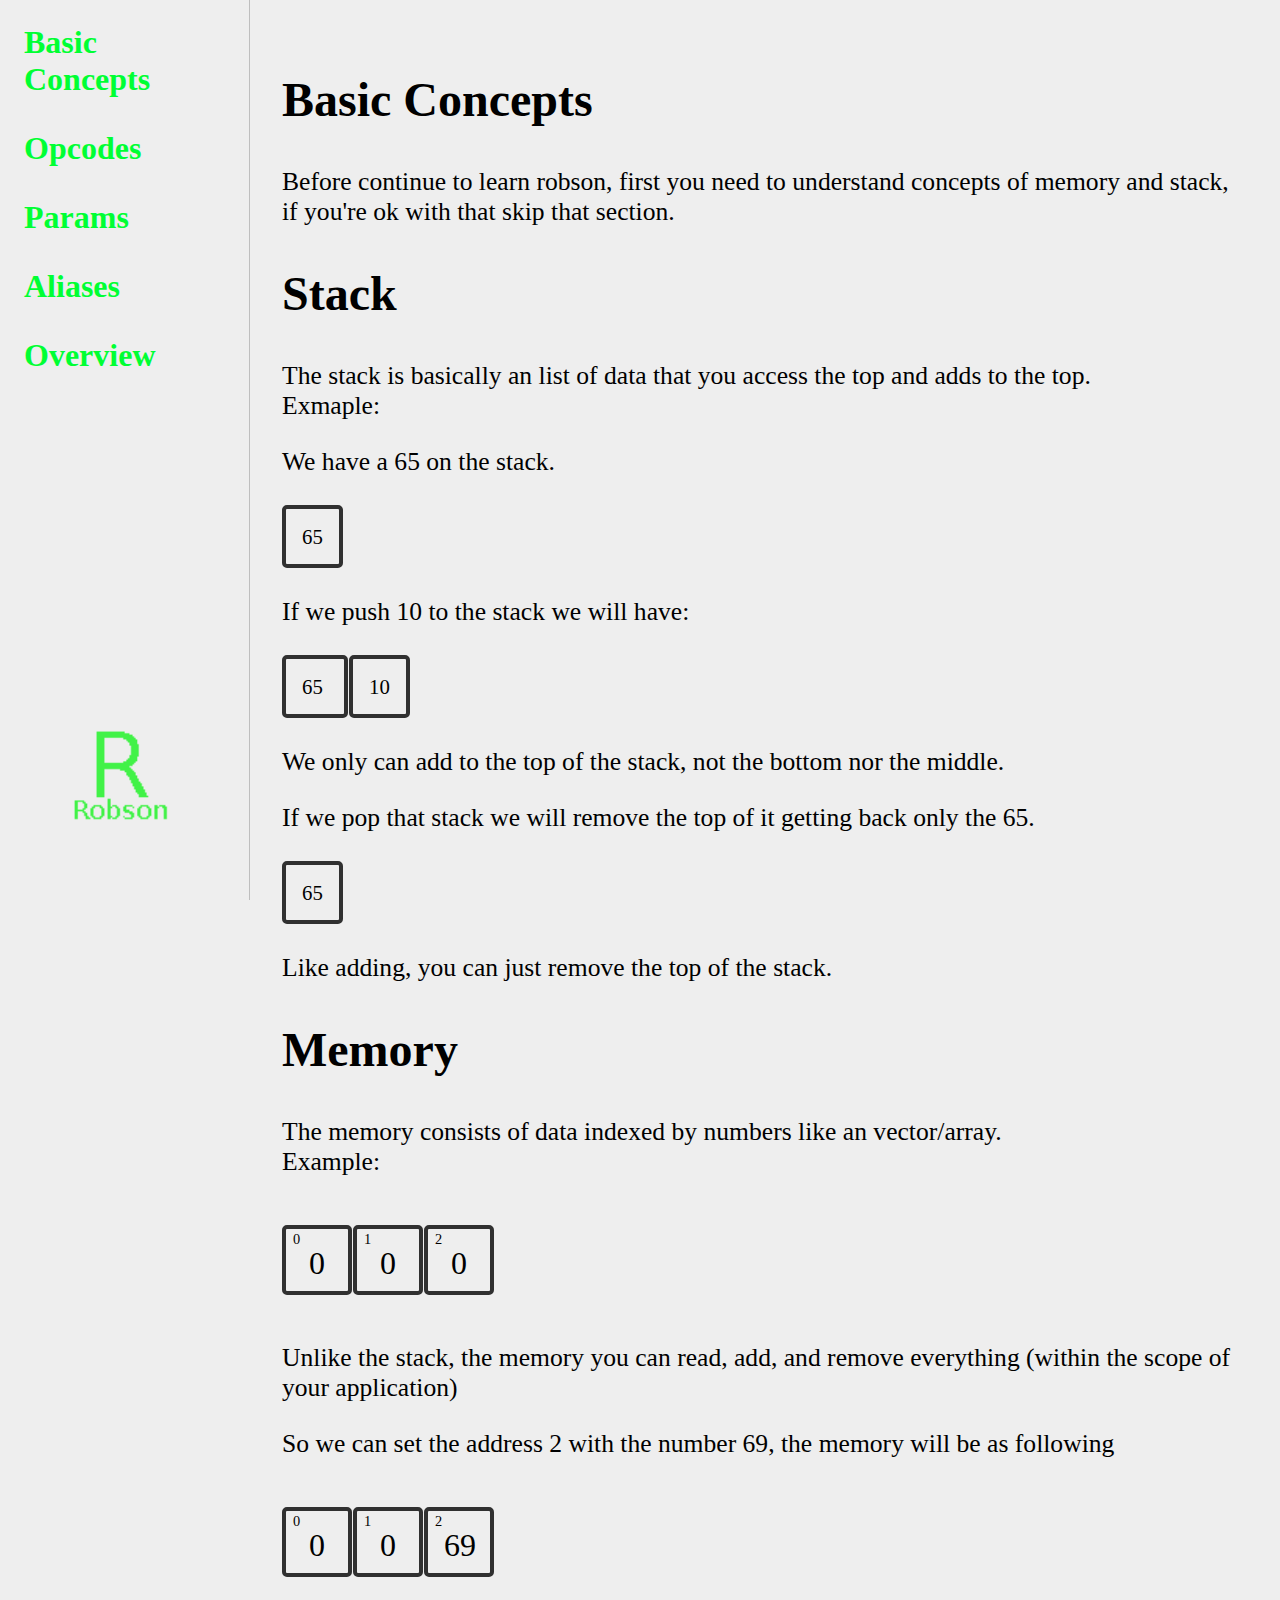
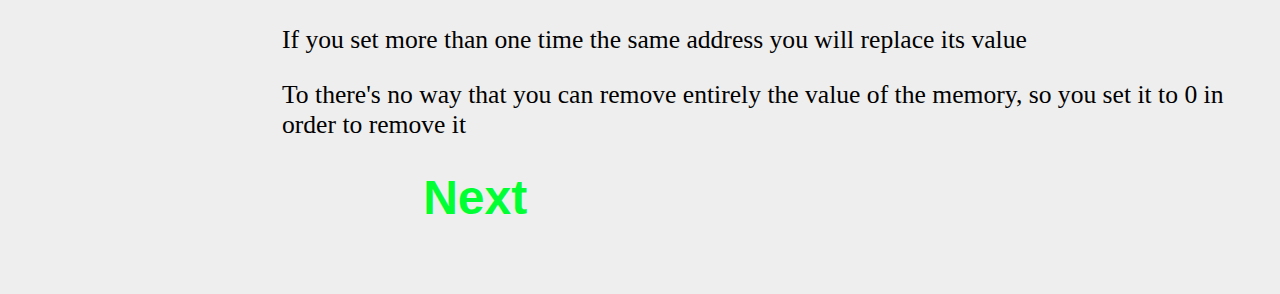
==== src/templates/docs.html @ 4af89ee2 "updated robson and robson's web interpreter" ====
<!DOCTYPE html>
<html lang="en">
<head>
    <meta charset="UTF-8">
    <meta http-equiv="X-UA-Compatible" content="IE=edge">
    <meta name="viewport" content="width=device-width, initial-scale=1.0">
    <link rel="stylesheet" href="/static/docs.css">
    <script src="/static/docs.js" defer></script>
    <title>Docs</title>
</head>
<body>
    <div id="root">

        <navbar>
            <button id="inside" class="hidden">
                |||
            </button>
            <ul id="list">
                <li id="Basic">
                    Basic Concepts
                </li>
                <li id="Opcodes">
                    Opcodes
                </li>
                <li id="Params">
                    Params
                </li>
                <li id="Aliases">
                    Aliases
                </li>
                <li id="Overview">
                    Overview
                </li>
                <li>

                </li>
            </ul>
            <img src="/static/Robson.png" id="logo">
        </navbar>
        <main>
            <button id="outside" class="hidden">
                |||
            </button>
            <section class="_Basic">
                <h2>
                    Basic Concepts                    
                </h2>
                <p>
                    Before continue to learn robson, first you need to understand concepts of
                    memory and stack, if you're ok with that skip that section.
                </p>
                <h2>
                    Stack
                </h2>
                <p>
                    The stack is basically an list of data that you access the top and adds to the top.<br>
                    Exmaple:
                </p>
                <p>
                    We have a 65 on the stack.
                </p>
                <div class="stack">
                    <span>
                        65
                    </span>
                </div>

                <p>
                    If we push 10 to the stack we will have:
                </p>

                <div class="stack">
                    <span>
                        65
                    </span>
                    <span>
                        10
                    </span>
                </div>
                <p>
                    We only can add to the top of the stack, not the bottom nor the middle.
                </p>
                <p>
                    If we pop that stack we will remove the top of it getting back only the 65.
                </p>
                <div class="stack">
                    <span>
                        65
                    </span>
                </div>

                <p>
                    Like adding, you can just remove the top of the stack.
                </p>
                <h2>
                    Memory
                </h2>
                <p>
                    The memory consists of data indexed by numbers like an vector/array.<br> 
                    Example:
                </p>
                <div class="memory">
                    <div>
                        <span class="address">
                           0 
                        </span>
                        <span class="value">
                            0
                        </span>
                    </div>
                    <div>
                        <span class="address">
                           1 
                        </span>
                        <span class="value">
                            0
                        </span>
                    </div>
                    <div>
                        <span class="address">
                           2 
                        </span>
                        <span class="value">
                            0
                        </span>
                    </div>
                </div>
                <p>
                    Unlike the stack, the memory you can read, add, and remove everything
                    (within the scope of your application)
                </p>
                <p>
                    So we can set the address 2 with the number 69, the memory will be as following
                </p>
                <div class="memory">
                    <div>
                        <span class="address">
                           0 
                        </span>
                        <span class="value">
                            0
                        </span>
                    </div>
                    <div>
                        <span class="address">
                           1 
                        </span>
                        <span class="value">
                            0
                        </span>
                    </div>
                    <div>
                        <span class="address">
                           2 
                        </span>
                        <span class="value">
                            69
                        </span>
                    </div>
                </div>
                <p>
                    If you set more than one time the same address you will replace its value
                </p>
                <p>
                    To there's no way that you can remove entirely the value of the memory, so 
                    you set it to 0 in order to remove it
                </p>

                <button>
                    Next                    
                </button>
            </section>
            <section class="_Opcodes hidden">
                <h2>
                    Opcodes
                </h2>
                <p>
                    The opcodes in robson are the numbers wich represents functions within the language,
                    opcodes are represented as the number of robson in one line.
                </p>
                <div class="code">
                    <span class="keyword">
                        robson robson robson
                    </span>
                </div>
                <p>
                    In the code above, we see 3 robsons, so we have the opcode 3, so we can see
                    what command does the opcode 3 do:
                </p>
                <h2>
                    List of opcodes
                </h2>
                <ol class="opcode_list">
                    <li>Operations like sum and subtraction</li>
                    <li>If lower jump</li>
                    <li>Push to stack</li>
                    <li>If equal jump</li>
                    <li>Verify stack jump</li>
                    <li>User input</li>
                    <li>Print ascii</li>
                    <li>Print number</li>
                    <li>Jump</li>
                    <li>Set to memory</li>
                    <li>Pop stack</li>
                    <li>Get string buffer</li>
                </ol>
                <p>
                    Every opcode has a different number of params varying between 0 and 3
                </p>
                <button>
                    Next                    
                </button>
            </section>
            <section class="_Params hidden">
                <h2>
                    Params
                </h2>
                <p>
                    Params are data that you pass for commands, they can originate for bascially anywhere, from the memory, 
                    from the stack or more commonly, hardcoded
                </p>
                <div class="code">
                    <span class="keyword"> robson robson rosbon </span>
                    <span> comeu <span class="literal">94</span> </span>
                </div>
                <p>
                    In the example above, the "comeu" keyword is saying that the value is hardcoded number, 
                    for representing floating points ou signed ints, use a f{number} and i{number}, respectively  
                </p>
                <p>
                    Now lets dive in a more complex code
                </p>

                <div class="code">
                    <span class="keyword">
                        robson robson robson
                    </span>
                    <span>comeu <span class="literal">f12.6</span></span>
                    <span class="keyword"> robson robson robson robson robson robson robson robson robson robson</span>
                    <span>comeu <span class="literal">0</span></span>
                    <span class="keyword">robson</span>
                    <span>comeu <span class="literal">0</span></span>
                    <span>fudeu <span class="literal">0</span></span>
                    <span>comeu <span class="literal">f1.1</span></span>
                    <span class="keyword">robson robson robson robson robson robson robson robson</span>
                </div>
                <p>
                    In this example we are settings the value 12.6 into the address 0,
                    then adding the value 1.1 and value from address 0, for the finale
                    printing it to the screen
                </p>
                <p>
                    Now let's go through this bit by bit
                </p>
                <p>
                    In the first command we're adding 12.6 to the stack
                </p>
                <p>
                    In the seccond we're setting setting the top of the stack 
                    to the address 0
                </p>
                <p>
                    For the third, we see a "fudeu", fudeu basically is equivalent of the value
                    from the address specified, in that case address 0.
                    In this command we're adding the two last parameters and pushing to stack the result
                </p>
                <p>
                    the last command just print the number to the screen
                </p>
                <p>
                    Worth mention the "chupou" keyword, it is used when you wanna
                    pass a value from the stack to a param,
                    normally used as "chupou 0", but you colud use other numbers 
                    to reach into the stack, but its highly insecure, <span class="literal">!!It doesnt pop from the stack!!</span>
                </p>
                <button>Next</button>
            </section>
            <section class="_Aliases hidden">
                <h2>
                    Aliases
                </h2>
                <p>
                    A lot of times, you wanna jump around in your program, and using the lines as an argument
                    may not be such an effective method, so robson has aliases,
                    aliases are names that you choose for the program to remember certain parts of your program
                    instead of hardcoding its location
                </p>
                <p>
                    Example: 
                </p>

                <div class="code">
                    <span class="keyword">robson robson robson</span>
                    <span>comeu <span class="literal">69</span></span>
                    <span class="keyword">robson robson robson robson robson robson robson robson robson </span>
                    <span>lambeu <span class="alias">:alias</span></span>
                    <span class="keyword">robson robson robson robson robson robson robson</span>
                    <span class="alias">alias:</span>
                    <span class="keyword">robson robson robson robson robson robson robson robson</span>
                </div>
                <p>
                    In this example in the seccond command, we jump to the position of the alias,
                    completely skiping the third command. this could easly be solved without an alias with
                </p>
                <div class="code">
                    <span class="keyword">robson robson robson</span>
                    <span>comeu <span class="literal">69</span></span>
                    <span class="keyword">robson robson robson robson robson robson robson robson robson </span>
                    <span>comeu <span class="literal">6</span></span>
                    <span class="keyword">robson robson robson robson robson robson robson</span>
                    <span class="keyword">robson robson robson robson robson robson robson robson</span>
                </div>
                <p>
                    On the surface this seems better code, as it has less lines, 
                    but this code is not maintainable, couse if you for some reason
                    add more lines of code before that, the code is gonna be on undefined behavior
                    since we dont know what could be in line 6
                </p>
                <p>
                    This is the end of the guide on Robson, if you wanna an overview of the 
                    language commands continue
                </p>
                <button>Next</button>
            </section>
            <section class="_Overview hidden">
                <h2>
                    Overview
                </h2>
                <ol>
                    <li>
                        <h4>Operations: </h4>
                        <p>
                            Has tree params, the first is the operation and the other two are the values, exmaples:
                        </p>
                        <p>
                            Sum:
                        </p>
                        <div class="code">
                            <span class="keyword">robson</span>
                            <span>comeu <span class="literal">0</span></span>
                            <span>comeu <span class="literal">2</span></span>
                            <span>comeu <span class="literal">4</span></span>
                        </div>
                        <p>
                            Subtraction:
                        </p>
                        <div class="code">
                            <span class="keyword">robson</span>
                            <span>comeu <span class="literal">1</span></span>
                            <span>comeu <span class="literal">5</span></span>
                            <span>comeu <span class="literal">4</span></span>
                        </div>
                        <p>
                            Multiplication:
                        </p>
                        <div class="code">
                            <span class="keyword">robson</span>
                            <span>comeu <span class="literal">2</span></span>
                            <span>comeu <span class="literal">2</span></span>
                            <span>comeu <span class="literal">3</span></span>
                        </div>
                        <p>
                            Division:
                        </p>
                        <div class="code">
                            <span class="keyword">robson</span>
                            <span>comeu <span class="literal">3</span></span>
                            <span>comeu <span class="literal">8</span></span>
                            <span>comeu <span class="literal">2</span></span>
                        </div>
                    </li>
                    <li>
                        <h4>If lower jump</h4>
                        <p>
                            Has three params, if the first param is lower than the seccond jump to third param 
                        </p>
                        <div class="code">
                            <span class="keyword">robson robson</span>
                            <span>comeu <span class="literal">1</span></span>
                            <span>comeu <span class="literal">4</span></span>
                            <span>lambeu <span class="alias">:some_alias</span></span>
                        </div>
                    </li>
                    <li>
                        <h4>Push to the stack</h4>
                        <p>
                            Has one parameter, push its param to the stack, it has a
                            handy syntax simplification on multiple push, example:
                        </p>
                        <div class="code">
                            <span class="keyword">robson robson robson</span>
                            <span>comeu <span class="literal">10</span></span>
                            <span class="keyword">robson robson robson</span>
                            <span>comeu <span class="literal">65</span></span>
                        </div>
                        <p>
                            Can be written as:
                        </p>
                        <div class="code">
                            <span class="keyword">robson robson robson</span>
                            <span>comeu <span class="literal">10</span></span>
                            <span>comeu <span class="literal">65</span></span>
                        </div>
                    </li>
                    <li>
                        <h4>
                            If equal     
                        </h4>
                        <p>
                            Has three  params, is the first param is equal to the third param, jump to third param, example:
                        </p>
                        <div class="code">
                            <span class="keyword">robson robson robson robson</span>
                            <span>comeu <span class="literal">10</span></span>
                            <span>comeu <span class="literal">10</span></span>
                            <span>lambeu <span class="alias">:some_alias</span></span>
                        </div>
                    </li>
                    <li>
                        <h4>Verify stack and jump</h4>
                        <p>
                            Has one parameter, if the stack is empty jump to the param, example:
                        </p>
                        <div class="code">
                            <span class="keyword">robson robson robson robson robson</span>
                            <span>lambeu <span class="alias">:some_alias</span></span>
                        </div>
                    </li>
                    <li>
                        <h4>Input user</h4>
                        <p>
                            Has three parameters, first the location to store the data, 
                            seccond its type (0 text, 1 integer), 
                            third the limit that can be supplied for the user
                        </p>
                        <div class="code">
                            <span class="keyword">robson robson robson robson robson robson</span>
                            <span>comeu <span class="literal">0</span></span>
                            <span>comeu <span class="literal">0</span></span>
                            <span>comeu <span class="literal">100</span></span>
                        </div>
                    </li>
                    <li>
                        <h4>
                            Print ASCII
                        </h4>
                        <p>
                            Has no parameter, print the top of the stack as ascii, example:
                        </p>
                        <div class="code">
                            <span class="keyword">robson robson robson</span>
                            <span>comeu <span class="literal">65</span></span>
                            <span class="keyword">robson robson robson robson robson robson robson</span>
                        </div> 
                    </li>
                    <li>
                        <h4>
                            Print Number
                        </h4>
                        <p>
                            Has no parameter, print the top of the stack as a number, example:
                        </p>
                        <div class="code">
                            <span class="keyword">robson robson robson</span>
                            <span>comeu <span class="literal">65</span></span>
                            <span class="keyword">robson robson robson robson robson robson robson robson</span>
                        </div> 
                    </li>
                    <li>
                        <h4>
                            Jump
                        </h4>
                        <p>
                            Has one parameter, jump to the location of its parameter, exmaple:
                        </p>
                        <div class="code">
                            <span class="keyword">robson robson robson robson robson robson robson robson robson</span>
                            <span>lambeu <span class="alias">:some_alias</span></span>
                        </div>
                    </li>
                    <li>
                        <h4>
                            Set to memory
                        </h4>
                        <p>
                            Has one parameter, set the top of the stack to the address of its parameter 
                        </p>
                        <div class="code">
                            <span class="keyword">robson robson robson</span>
                            <span>comeu <span class="literal">69</span></span>
                            <span class="keyword">robson robson robson robson robson robson robson robson robson robson</span>
                            <span>comeu <span class="literal">0</span></span>
                        </div>
                    </li>
                    <li>
                        <h4>
                            Pop stack
                        </h4>
                        <p>
                            Has no parameter
                        </p>
                        <div class="code">
                            <span class="keyword">robson robson robson robson robson robson robson robson robson robson robson</span>
                        </div>
                    </li>
                    <li>
                        <h4>
                            Load string
                        </h4>
                        <p>
                            Has one parameter, read the memory values from address of parameter until '\0', and adds it to stack in reverse
                        </p>
                        <div class="code">
                            <span class="keyword">robson robson robson robson robson robson robson robson robson robson robson robson</span>
                            <span>comeu <span class="literal">0</span></span>
                        </div>
                    </li>
                </ol>
            </section>
        </main>
    </div>
</body>
</html>
---- static/docs.css ----
* {
    box-sizing: border-box;
}
body {
    margin: 0;
    background: #eee;
}
#root {
    width: 100%;
    height: 100vh;
}
navbar {
    display: flex;
    width: 250px;
    padding: 1.5rem;
    position: fixed;
    left: 0;
    top: 0;
    bottom: 0;
    background: #eee;
    z-index: 2;
    border-right: 1px solid rgba(0, 0, 0, .2);
}

#list {
    width: 100%;
    list-style: none;
    padding: 0;
    margin: 0;
    display: flex;
    flex-direction: column;
}
#list > li {
    font-weight: bolder;
    font-size: 2rem;
    color: #00ff33;
    transition: color 200ms;
    cursor: pointer;
}
#list > li:hover {
    color: #05bb2a; 
}
#list > li + li {
    margin-top: 2rem; 
}
main {
    width: calc(100% - 250px);
    margin-left: 250px;
    height: 100%;
    padding: 2rem;
}
main > section {
    padding-bottom: 4rem;
}
main > section > h2 {
    font-size: 3rem;

}
main > section > p {
    font-size: 1.6rem;
}
main > section > div.stack {
    margin: 3rem 0;
}
main > section > div.stack > span{
    padding: 1rem;
    font-size: 1.3rem;
    border-radius: 5px;
    border: 4px solid rgba(0, 0, 0, .8);
}
main > section > div.stack > span + span {
    margin-left: 1px;
}   

main > section > div.memory {
    margin: 3rem 0;
    display: flex;
}
main > section > div.memory > div {
    padding: 1rem;
    font-size: 1.3rem;
    border-radius: 5px;
    border: 4px solid rgba(0, 0, 0, .8);
    position: relative;
    width: 70px;
    height: 70px;
    text-align: center;
}
main > section > div.memory > div + div {
    margin-left:  1px;
}
main > section > div.memory > div > span.address {
    position: absolute;
    left: 7px;
    top: 2px;
    font-size: .9rem;
}
main > section > div.memory > div > span.value {
    font-size: 2rem; 
}
main > section > button {
    width: 40%;
    height: 4rem;
    font-size: 3rem;
    background: none;
    border: none;
    cursor: pointer;
    color: #00ff33;
    font-weight: bolder;
    transition: color 200ms;
}
main > section > button:hover {
    color: #05bb2a;
}
.hidden {
    display: none;
}

div.code {
    padding: 1rem;
    background: #242824;
    color: white;
    border-radius: .6rem;
    font-size: 1.7rem;
    display: flex;
    flex-direction: column;
}

.keyword {
    color: #e127e1;
}
.literal {
    color: #dba035;
}
.alias {
    color: #5ddad4;
}
ol {
   font-size: 1.7rem; 
}
ol > li + li {
    margin-top: .6rem;
}
#logo {
    position: absolute;
    left: 70px;
    bottom: 70px;
    width: 100px;
    cursor: pointer
}


@media only screen and (max-width: 1100px) {

    html {
        font-size: 75%;
    }
    navbar {
        width: 190px;
    }
    main {
        width: calc(100% - 190px);
        margin-left: 190px;
    }
    #logo {
        left: 35px;
        bottom: 35px;
    }

}
@media only screen and (max-width: 900px) {

}
@media only screen and (max-width: 675px) {
    
    html {
        font-size: 60%;
    }
    navbar {
        width: 170px;
        left: -170px;
        transition: left 200ms;
        display: flex;
        flex-direction: column;
    }
    navbar.open {
        left: 0;
    }
    main {
        width: 100%;
        margin-left: 0;
    }
    button {
        border: none;
        background: none;
        margin: 0;
        color:#00ff33;
        transition: color 200ms;
    }
    button:hover {
        color:#05bb2a;
    }
    #inside {
        display: block;
        margin: 3rem 1rem;
        font-size: 4rem;
    }
    #outside {
        display: block;
        margin: 3rem 1rem;
        font-size: 4rem;
    }
    #logo {
        left: 25px;
        bottom: 25px;
    }
    
}
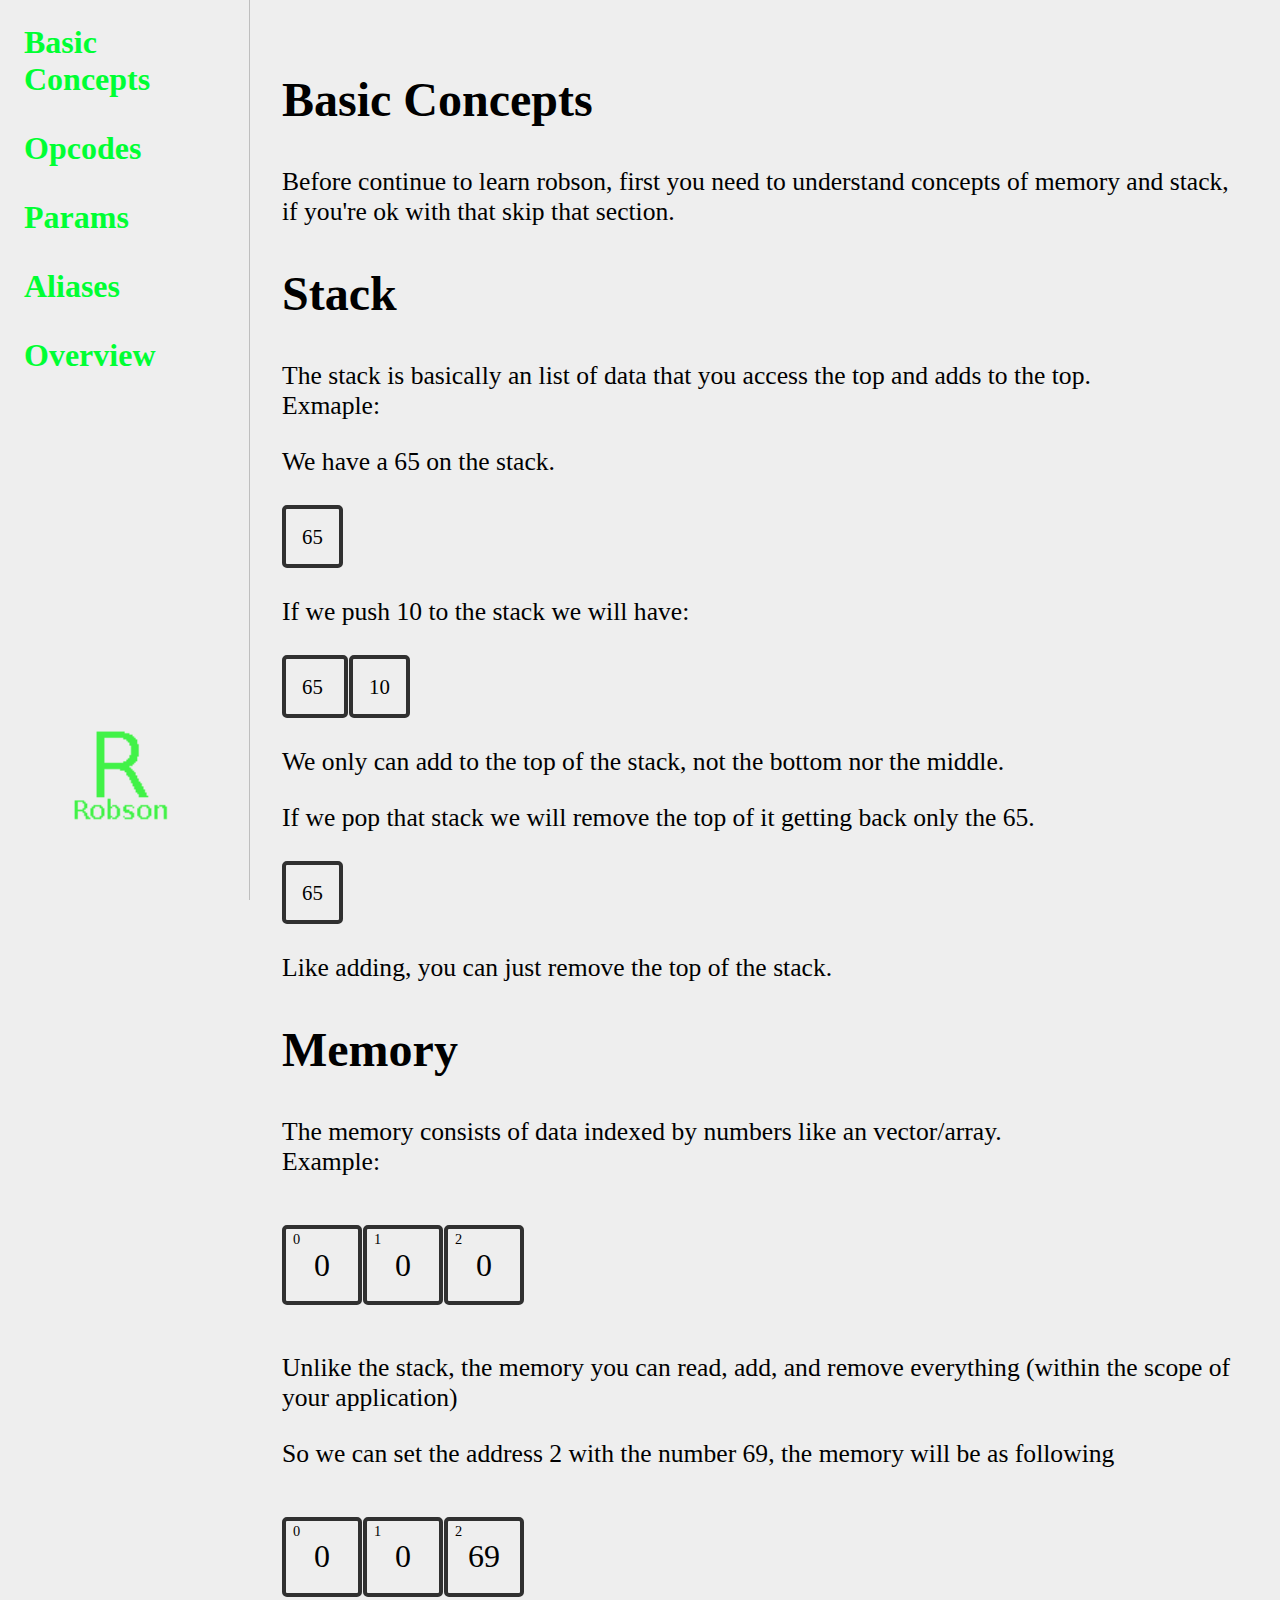
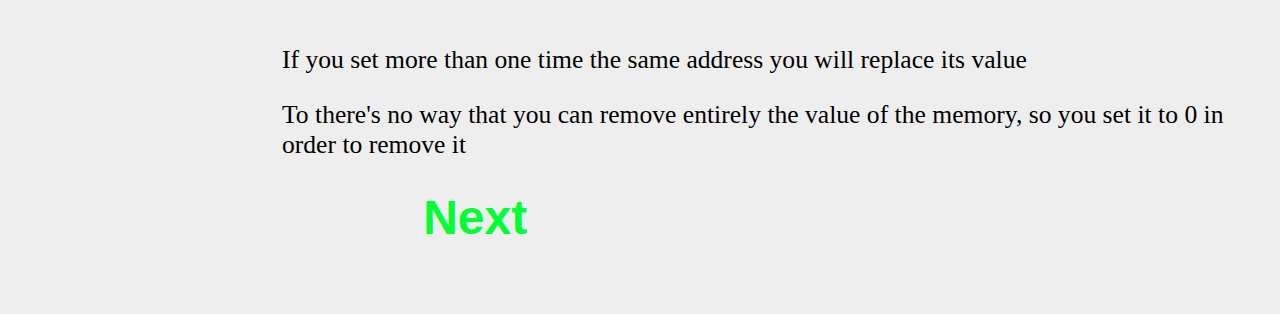
==== commit b8258292: "updated robson and added robson(but is the real one)" ====
--- a/src/templates/docs.html
+++ b/src/templates/docs.html
@@ -265,7 +265,66 @@
                     In this command we're adding the two last parameters and pushing to stack the result
                 </p>
                 <p>
-                    the last command just print the number to the screen
+                    The last command just print the number to the screen
+                </p>
+
+                <p>
+                    Although robson doesn't have proper pointers, you can access data through data
+                    with the penetrou keyword, example:
+                </p>
+
+                    
+                <div class="code">
+                    <span class="keyword">
+                        robson robson robson
+                    </span>
+                    <span>comeu <span class="literal">12</span></span>
+                    <span>comeu <span class="literal">69</span></span>
+                    <span class="keyword">robson robson robson robson robson robson robson robson robson robson</span>
+                    <span>comeu <span class="literal">1</span></span>
+                    <span class="keyword">robson robson robson robson robson robson robson robson robson robson</span>
+                    <span>comeu <span class="literal">0</span></span>
+                    <span class="keyword">
+                        robson robson robson
+                    </span>
+                    <span>comeu <span class="literal">1</span></span>
+                    <span class="keyword">robson robson robson robson robson robson robson robson robson robson</span>
+                    <span>comeu <span class="literal">4</span></span>
+                    <span class="keyword">
+                        robson robson robson
+                    </span>
+                    <span>penetrou <span class="literal">4</span></span>
+                    <span class="keyword">robson robson robson robson robson robson robson robson</span>
+                </div>
+                <p>
+                    In this example the memory will look like:
+                </p>
+                <div class="memory">
+                    <div>
+                        <span class="address">0</span>
+                        <span class="value">12</span>
+                    </div>
+                    <div>
+                        <span class="address">1</span>
+                        <span class="value">69</span>
+                    </div>
+                    <div>
+                        <span class="address">2</span>
+                        <span class="value">0</span>
+                    </div>
+                    <div>
+                        <span class="address">3</span>
+                        <span class="value">0</span>
+                    </div>
+                    <div>
+                        <span class="address">4</span>
+                        <span class="value">1</span>
+                    </div>
+                </div>
+                <p>
+                    So when we write penetrou 4
+                   whe mean the value in the address that the value in address 4 points,
+                   the address being 1 and the value 69 
                 </p>
                 <p>
                     Worth mention the "chupou" keyword, it is used when you wanna
--- a/static/docs.css
+++ b/static/docs.css
@@ -77,14 +77,14 @@
     display: flex;
 }
 main > section > div.memory > div {
-    padding: 1rem;
     font-size: 1.3rem;
     border-radius: 5px;
     border: 4px solid rgba(0, 0, 0, .8);
     position: relative;
-    width: 70px;
-    height: 70px;
-    text-align: center;
+    width: 5rem;
+    height: 5rem;
+    display: grid;
+    place-items: center;
 }
 main > section > div.memory > div + div {
     margin-left:  1px;
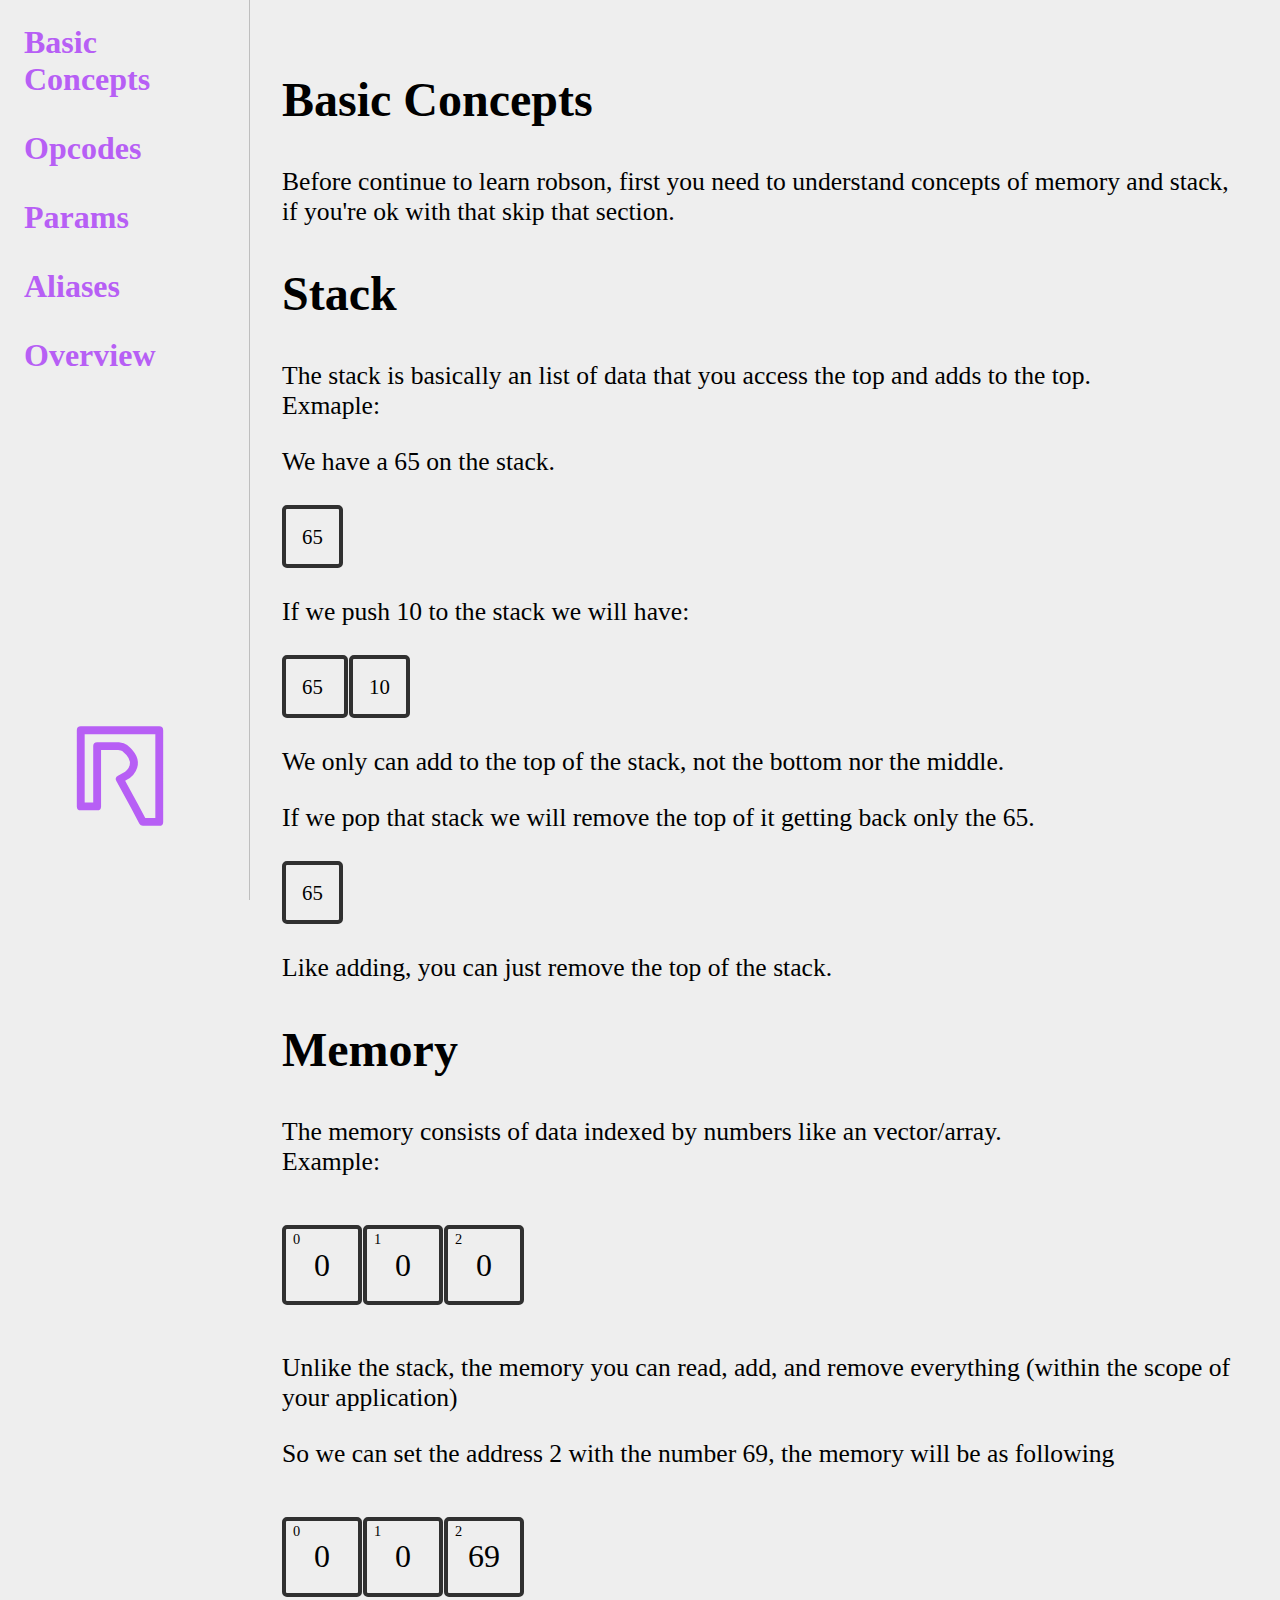
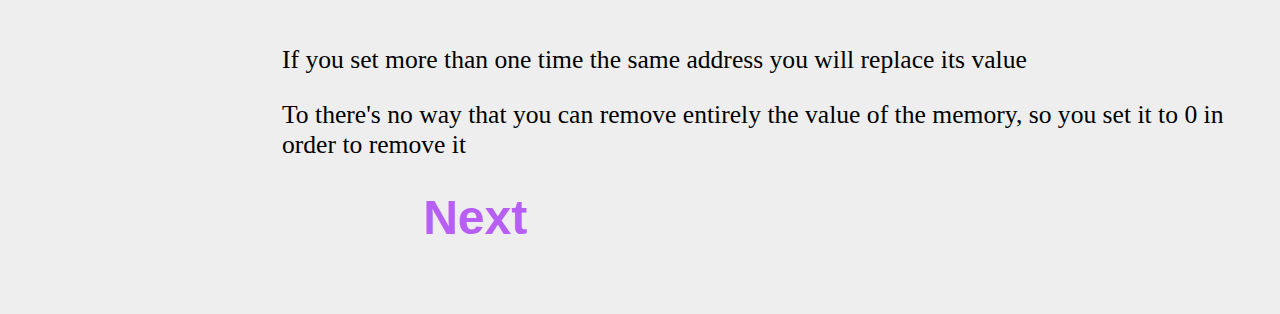
==== commit cbdbc5ff: "reworked a lot of the ui" ====
--- a/src/templates/docs.html
+++ b/src/templates/docs.html
@@ -4,8 +4,11 @@
     <meta charset="UTF-8">
     <meta http-equiv="X-UA-Compatible" content="IE=edge">
     <meta name="viewport" content="width=device-width, initial-scale=1.0">
-    <link rel="stylesheet" href="/static/docs.css">
-    <script src="/static/docs.js" defer></script>
+    <link rel="stylesheet" href="/static/css/vars.css">
+    <link rel="stylesheet" href="/static/css/docs.css">
+    <link rel="stylesheet" href="/static/css/logo.css">
+    <script src="/static/js/docs.js" defer></script>
+    <script src="/static/js/logo.js" defer></script>
     <title>Docs</title>
 </head>
 <body>
@@ -35,7 +38,7 @@
 
                 </li>
             </ul>
-            <img src="/static/Robson.png" id="logo">
+            <div id="logo" class="logo_svg animate"></div>
         </navbar>
         <main>
             <button id="outside" class="hidden">
--- a/static/css/vars.css
+++ b/static/css/vars.css
@@ -0,0 +1,5 @@
+:root {
+    --l-primary-color: #b75ff5;   
+    --d-primary-color: #54058d;
+    --secondary-color: #6f0ea5;
+}--- a/static/css/docs.css
+++ b/static/css/docs.css
@@ -0,0 +1,243 @@
+* {
+    box-sizing: border-box;
+}
+body {
+    margin: 0;
+    background: #eee;
+    overflow-x: hidden;
+}
+#root {
+    width: 100%;
+    height: 100vh;
+}
+navbar {
+    display: flex;
+    width: 250px;
+    padding: 1.5rem;
+    position: fixed;
+    left: 0;
+    top: 0;
+    bottom: 0;
+    background: #eee;
+    z-index: 2;
+    border-right: 1px solid rgba(0, 0, 0, .2);
+}
+
+#list {
+    width: 100%;
+    list-style: none;
+    padding: 0;
+    margin: 0;
+    display: flex;
+    flex-direction: column;
+}
+#list > li {
+    font-weight: bolder;
+    font-size: 2rem;
+    color: var(--l-primary-color);
+    transition: color 200ms;
+    cursor: pointer;
+}
+#list > li:hover {
+    color: var(--d-primary-color); 
+}
+#list > li + li {
+    margin-top: 2rem; 
+}
+main {
+    width: calc(100% - 250px);
+    margin-left: 250px;
+    height: 100%;
+    padding: 2rem;
+}
+main > section {
+    padding-bottom: 4rem;
+}
+main > section > h2 {
+    font-size: 3rem;
+
+}
+main > section > p {
+    font-size: 1.6rem;
+}
+main > section > div.stack {
+    margin: 3rem 0;
+}
+main > section > div.stack > span{
+    padding: 1rem;
+    font-size: 1.3rem;
+    border-radius: 5px;
+    border: 4px solid rgba(0, 0, 0, .8);
+}
+main > section > div.stack > span + span {
+    margin-left: 1px;
+}   
+
+main > section > div.memory {
+    margin: 3rem 0;
+    display: flex;
+}
+main > section > div.memory > div {
+    font-size: 1.3rem;
+    border-radius: 5px;
+    border: 4px solid rgba(0, 0, 0, .8);
+    position: relative;
+    width: 5rem;
+    height: 5rem;
+    display: grid;
+    place-items: center;
+}
+main > section > div.memory > div + div {
+    margin-left:  1px;
+}
+main > section > div.memory > div > span.address {
+    position: absolute;
+    left: 7px;
+    top: 2px;
+    font-size: .9rem;
+}
+main > section > div.memory > div > span.value {
+    font-size: 2rem; 
+}
+main > section > button {
+    width: 40%;
+    height: 4rem;
+    font-size: 3rem;
+    background: none;
+    border: none;
+    cursor: pointer;
+    color: var(--l-primary-color);
+    font-weight: bolder;
+    transition: color 200ms;
+}
+main > section > button:hover {
+    color: var(--d-primary-color);
+}
+.hidden {
+    position: absolute;
+    right: 100vw;
+}
+.hidden.animate {
+    animation: fade 200ms;
+}
+section.appear {
+    animation: appear 500ms;
+}
+@keyframes fade {
+    from {
+        transform: translateX(0);
+    }
+    to {
+        transform: translateX(100vw);
+    }
+}
+@keyframes appear {
+    from {
+        transform: translateX(100vw);
+    }
+    to {
+        transform: translateX(0);
+    }
+}
+
+div.code {
+    padding: 1rem;
+    background: #242824;
+    color: white;
+    border-radius: .6rem;
+    font-size: 1.7rem;
+    display: flex;
+    flex-direction: column;
+}
+
+.keyword {
+    color: #e127e1;
+}
+.literal {
+    color: #dba035;
+}
+.alias {
+    color: #5ddad4;
+}
+ol {
+   font-size: 1.7rem; 
+}
+ol > li + li {
+    margin-top: .6rem;
+}
+#logo {
+    position: absolute;
+    left: 70px;
+    bottom: 70px;
+    width: 100px;
+    cursor: pointer
+}
+
+
+@media only screen and (max-width: 1100px) {
+
+    html {
+        font-size: 75%;
+    }
+    navbar {
+        width: 190px;
+    }
+    main {
+        width: calc(100% - 190px);
+        margin-left: 190px;
+    }
+    #logo {
+        left: 35px;
+        bottom: 35px;
+    }
+
+}
+@media only screen and (max-width: 900px) {
+
+}
+@media only screen and (max-width: 675px) {
+    
+    html {
+        font-size: 60%;
+    }
+    navbar {
+        width: 170px;
+        left: -170px;
+        transition: left 200ms;
+        display: flex;
+        flex-direction: column;
+    }
+    navbar.open {
+        left: 0;
+    }
+    main {
+        width: 100%;
+        margin-left: 0;
+    }
+    button {
+        border: none;
+        background: none;
+        margin: 0;
+        color: var(--l-primary-color);
+        transition: color 200ms;
+    }
+    button:hover {
+        color: var(--d-primary-color);
+    }
+    #inside {
+        opacity: 100%;
+        position: static; 
+        margin: 3rem 1rem;
+        font-size: 4rem;
+    }
+    #outside {
+        opacity: 100%;
+        position: static;
+        margin: 3rem 1rem;
+        font-size: 4rem;
+    }
+    #logo {
+        left: 25px;
+        bottom: 25px;
+    }
+}--- a/static/css/logo.css
+++ b/static/css/logo.css
@@ -0,0 +1,21 @@
+div.logo_svg > svg {
+    width: 100%;
+    height: 100%;    
+}
+div.logo_svg > svg > g > path {
+    stroke: var(--l-primary-color);
+    stroke-linecap: round;
+}
+div.logo_svg.animate {
+    animation: cry 2s;
+}
+@keyframes cry {
+    from {
+        stroke-dasharray: 2400;
+        stroke-dashoffset: 2400;
+    }
+    to {
+        stroke-dashoffset: 0;
+        stroke-dasharray: 2400;
+    }
+}
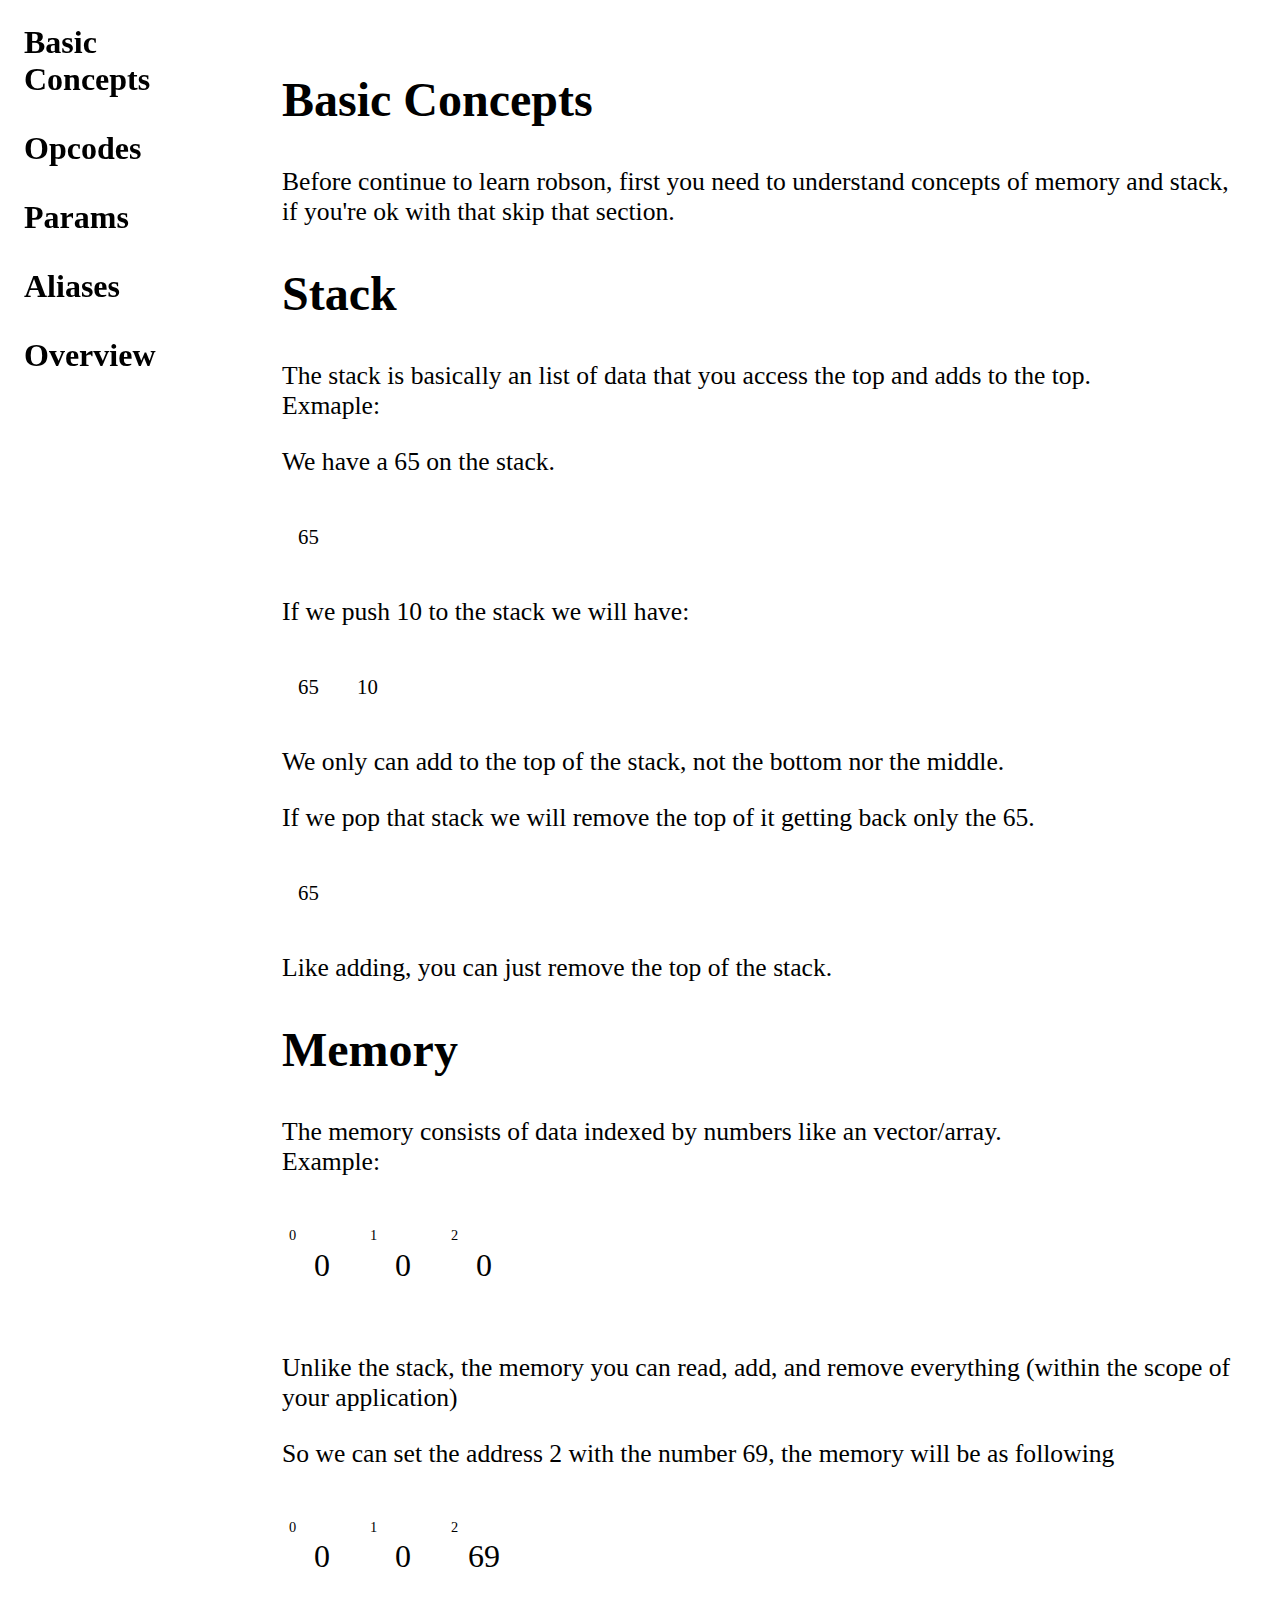
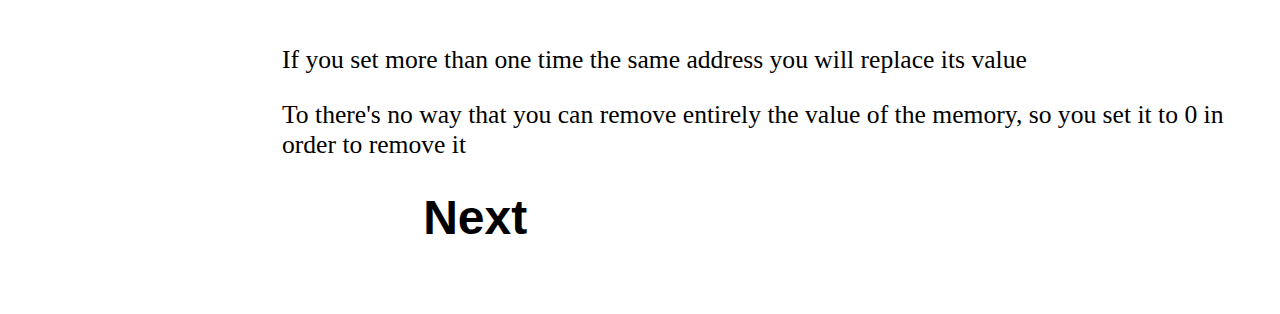
==== commit 0a9d2962: "now it doesnt allow cache on debug and added dark mode" ====
--- a/src/templates/docs.html
+++ b/src/templates/docs.html
@@ -4,7 +4,7 @@
     <meta charset="UTF-8">
     <meta http-equiv="X-UA-Compatible" content="IE=edge">
     <meta name="viewport" content="width=device-width, initial-scale=1.0">
-    <link rel="stylesheet" href="/static/css/vars.css">
+    <link rel="stylesheet" href="/dynamic/css/vars.css">
     <link rel="stylesheet" href="/static/css/docs.css">
     <link rel="stylesheet" href="/static/css/logo.css">
     <script src="/static/js/docs.js" defer></script>
--- a/static/css/docs.css
+++ b/static/css/docs.css
@@ -3,8 +3,9 @@
 }
 body {
     margin: 0;
-    background: #eee;
+    background: var(--primary-background);
     overflow-x: hidden;
+    color: var(--default-color);
 }
 #root {
     width: 100%;
@@ -18,9 +19,9 @@
     left: 0;
     top: 0;
     bottom: 0;
-    background: #eee;
+    background: var(--primary-background);
     z-index: 2;
-    border-right: 1px solid rgba(0, 0, 0, .2);
+    border-right: 1px solid var(--main-border-color);
 }
 
 #list {
@@ -67,7 +68,7 @@
     padding: 1rem;
     font-size: 1.3rem;
     border-radius: 5px;
-    border: 4px solid rgba(0, 0, 0, .8);
+    border: 4px solid var(--thicc-border-color);
 }
 main > section > div.stack > span + span {
     margin-left: 1px;
@@ -80,7 +81,7 @@
 main > section > div.memory > div {
     font-size: 1.3rem;
     border-radius: 5px;
-    border: 4px solid rgba(0, 0, 0, .8);
+    border: 4px solid var(--thicc-border-color);
     position: relative;
     width: 5rem;
     height: 5rem;
@@ -118,10 +119,10 @@
     right: 100vw;
 }
 .hidden.animate {
-    animation: fade 200ms;
+    animation: fade 150ms;
 }
 section.appear {
-    animation: appear 500ms;
+    animation: appear 300ms;
 }
 @keyframes fade {
     from {
@@ -132,18 +133,22 @@
     }
 }
 @keyframes appear {
-    from {
+    0% {
         transform: translateX(100vw);
     }
-    to {
+    50% {
+        transform: translateX(100vw);
+    }
+    100% {
         transform: translateX(0);
     }
 }
 
 div.code {
+    font-weight: bold;
     padding: 1rem;
-    background: #242824;
-    color: white;
+    background: var(--code-background);
+    color: var(--code-text);
     border-radius: .6rem;
     font-size: 1.7rem;
     display: flex;
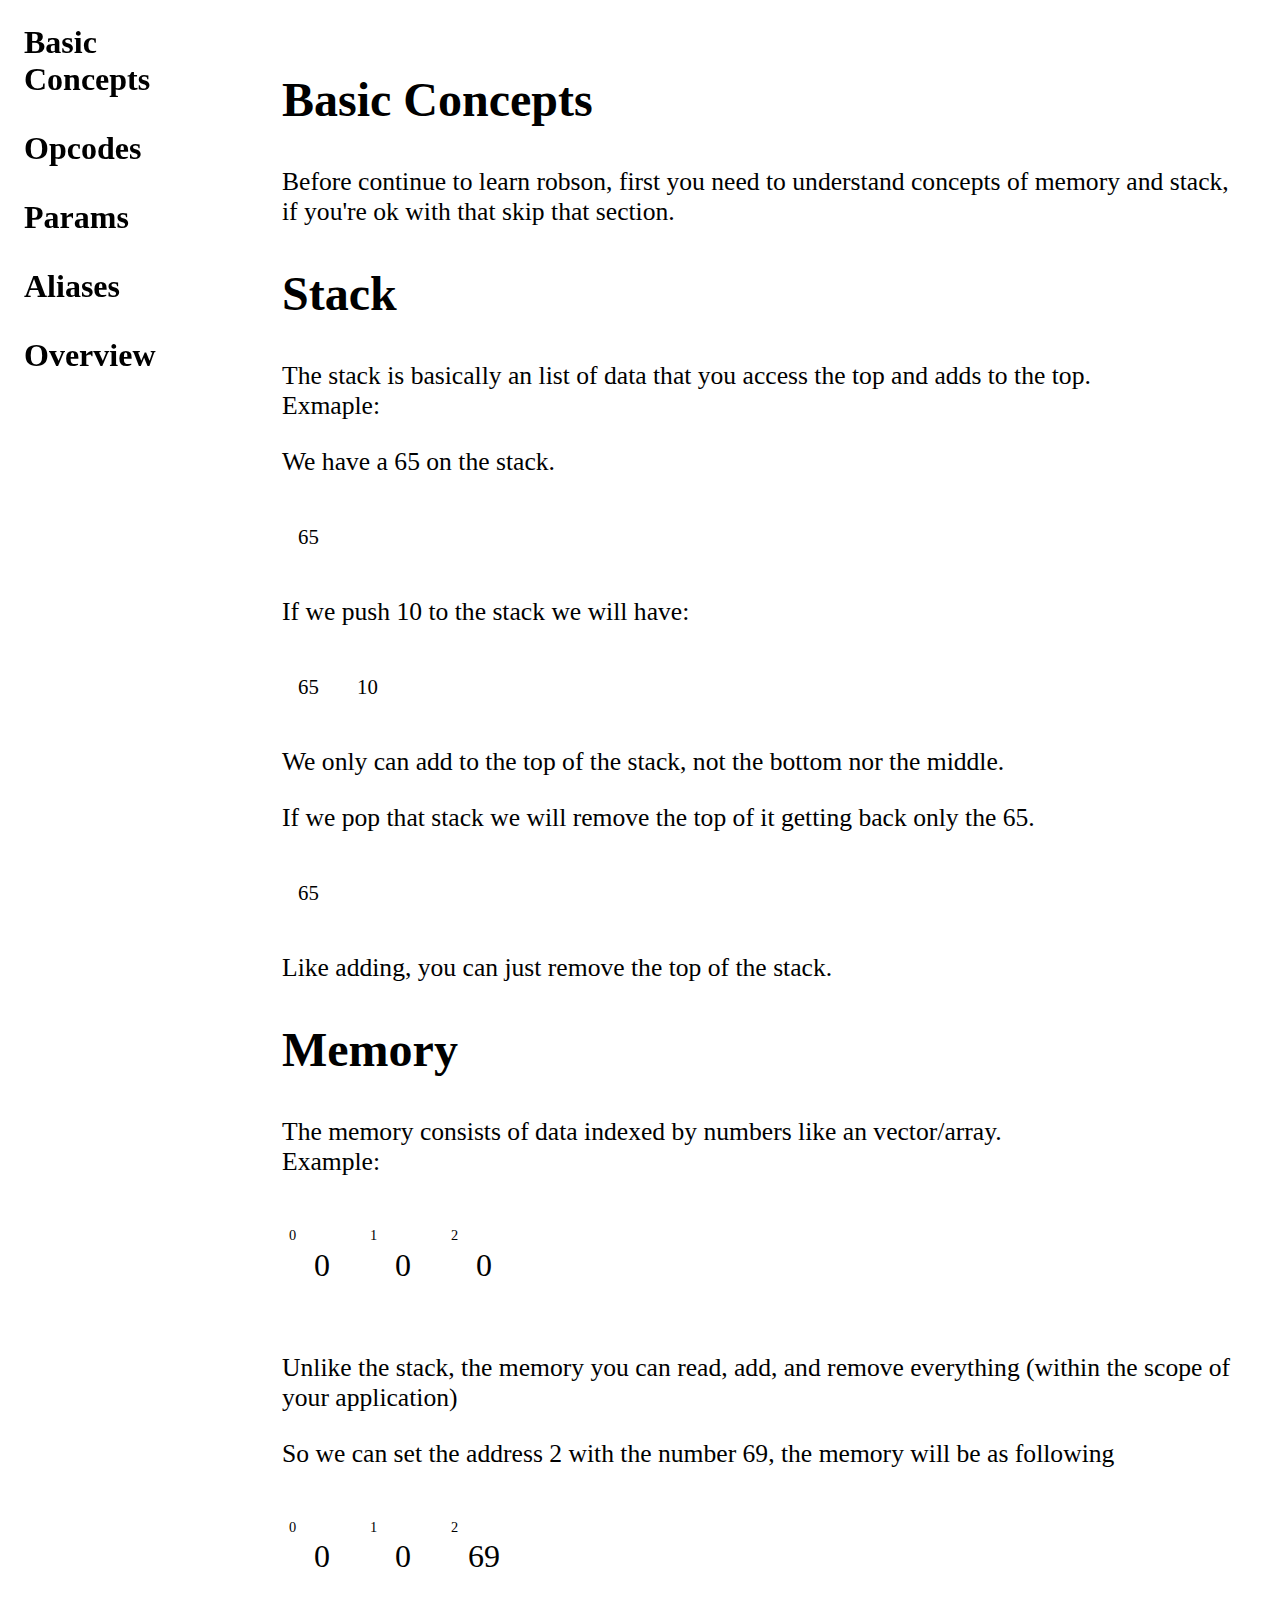
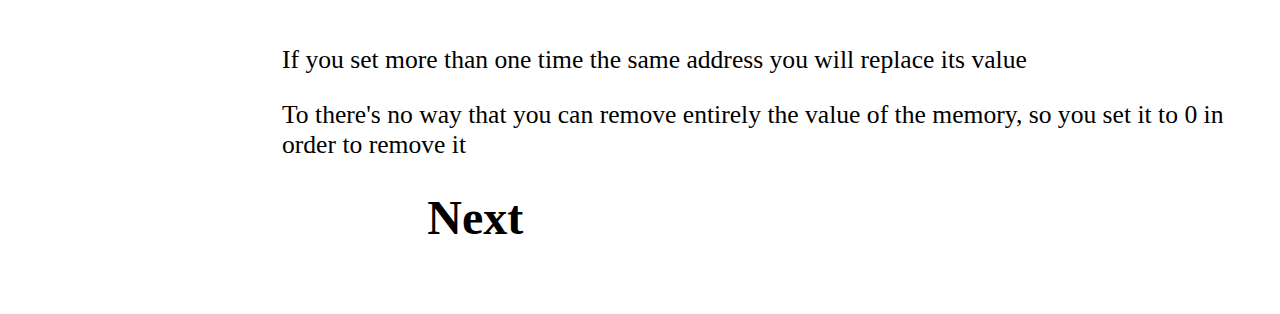
==== commit 416d90b4: "Added changelog" ====
--- a/src/templates/docs.html
+++ b/src/templates/docs.html
@@ -577,6 +577,98 @@
                             <span>comeu <span class="literal">0</span></span>
                         </div>
                     </li>
+                    <li>
+                        <h4>
+                            Time
+                        </h4>
+                        <p>
+                            Wraps some time functions supported by robson
+                        </p>
+                        <p>count, Will set the global time to start counting from the moment this command is run, if you run again it resets</p>
+                        <div class="code">
+                            <span class="keyword">robson robson robson robson robson robson robson robson robson robson robson robson robson</span>
+                            <span>comeu <span class="literal">0</span></span>
+                        </div>
+                        <p> interval, Set the global interval based on the stack top, for the time it will use the two values on stack top and put its binary in this order, [first stack top, seccond stack top]</p>
+                        <div class="code">
+                            <span>; Setting an inverval of 100ms</span>
+                            <span class="keyword">robson robson robson</span>
+                            <span>comeu <span class="literal">100</span></span>
+                            <span>comeu <span class="literal">0</span></span>
+                            
+                            <span class="keyword">robson robson robson robson robson robson robson robson robson robson robson robson robson</span>
+                            <span>comeu <span class="literal">1</span></span>
+                        </div>
+                        <p>cmp_interval, Compare the interval with the global time, pushes to stack 0 if lower, 1 if equal and 2 if greater</p>
+                        <div class="code">
+                            <span class="keyword">robson robson robson robson robson robson robson robson robson robson robson robson robson</span>
+                            <span>comeu <span class="literal">2</span></span>
+                        </div>
+                    </li>
+                    <li>
+                        <h4>
+                            Flush
+                        </h4>
+                        <p>Will flush to stdout</p>
+                        <div class="code">
+                            <span class="keyword">robson robson robson robson robson robson robson robson robson robson robson robson robson robson</span>
+                        </div>
+                    </li>
+                    <li>
+                        <h4>
+                            Terminal commands
+                        </h4>
+                        <p>
+                           The raw commands that robson supports 
+                        </p>
+                        <p>
+                            enter, Enable or disable the raw mode based on stack top, 0 to disable, 1 to enable
+                        </p>
+                        <div class="code">
+                            <span class="keyword">robson robson robson</span>
+                            <span>comeu <span class="literal">1</span></span>
+                            <span class="keyword">robson robson robson robson robson robson robson robson robson robson robson robson robson robson robson</span>
+                            <span>comeu <span class="literal">0</span></span>
+                        </div>
+                        <p>
+                            clear, Will clear the terminal screen in one of two ways, based on stack top, if is 0, will purge the screen otherwise it will clear all
+                        </p>
+                        <div class="code">
+                            <span class="keyword">robson robson robson</span>
+                            <span>comeu <span class="literal">1</span></span>
+                            <span class="keyword">robson robson robson robson robson robson robson robson robson robson robson robson robson robson robson</span>
+                            <span>comeu <span class="literal">1</span></span>
+                        </div>
+                        <p>
+                            poll, Will get the input of the user for the time specified on the stack top
+                        </p>
+                        <div class="code">
+                            <span class="keyword">robson robson robson</span>
+                            <span>comeu <span class="literal">100</span></span>
+                            <span>comeu <span class="literal">0</span></span>
+                            <span class="keyword">robson robson robson robson robson robson robson robson robson robson robson robson robson robson robson</span>
+                            <span>comeu <span class="literal">2</span></span>
+                        </div>
+                        <p>
+                            cursor, Show or hide the cursor based on stack top
+                        </p>
+                        <div class="code">
+                            <span class="keyword">robson robson robson</span>
+                            <span>comeu <span class="literal">0</span></span>
+                            <span class="keyword">robson robson robson robson robson robson robson robson robson robson robson robson robson robson robson</span>
+                            <span>comeu <span class="literal">3</span></span>
+                        </div>
+                        <p>
+                            mv_cursor, Will move the cursor to the coordinates on the two values of stack top, x, y respectively
+                        </p>
+                        <div class="code">
+                            <span class="keyword">robson robson robson</span>
+                            <span>comeu <span class="literal">0</span></span>
+                            <span>comeu <span class="literal">1</span></span>
+                            <span class="keyword">robson robson robson robson robson robson robson robson robson robson robson robson robson robson robson</span>
+                            <span>comeu <span class="literal">4</span></span>
+                        </div>
+                    </li>
                 </ol>
             </section>
         </main>
--- a/static/css/docs.css
+++ b/static/css/docs.css
@@ -1,5 +1,6 @@
 * {
     box-sizing: border-box;
+    font-family: "Alfa Slab One", serif;
 }
 body {
     margin: 0;
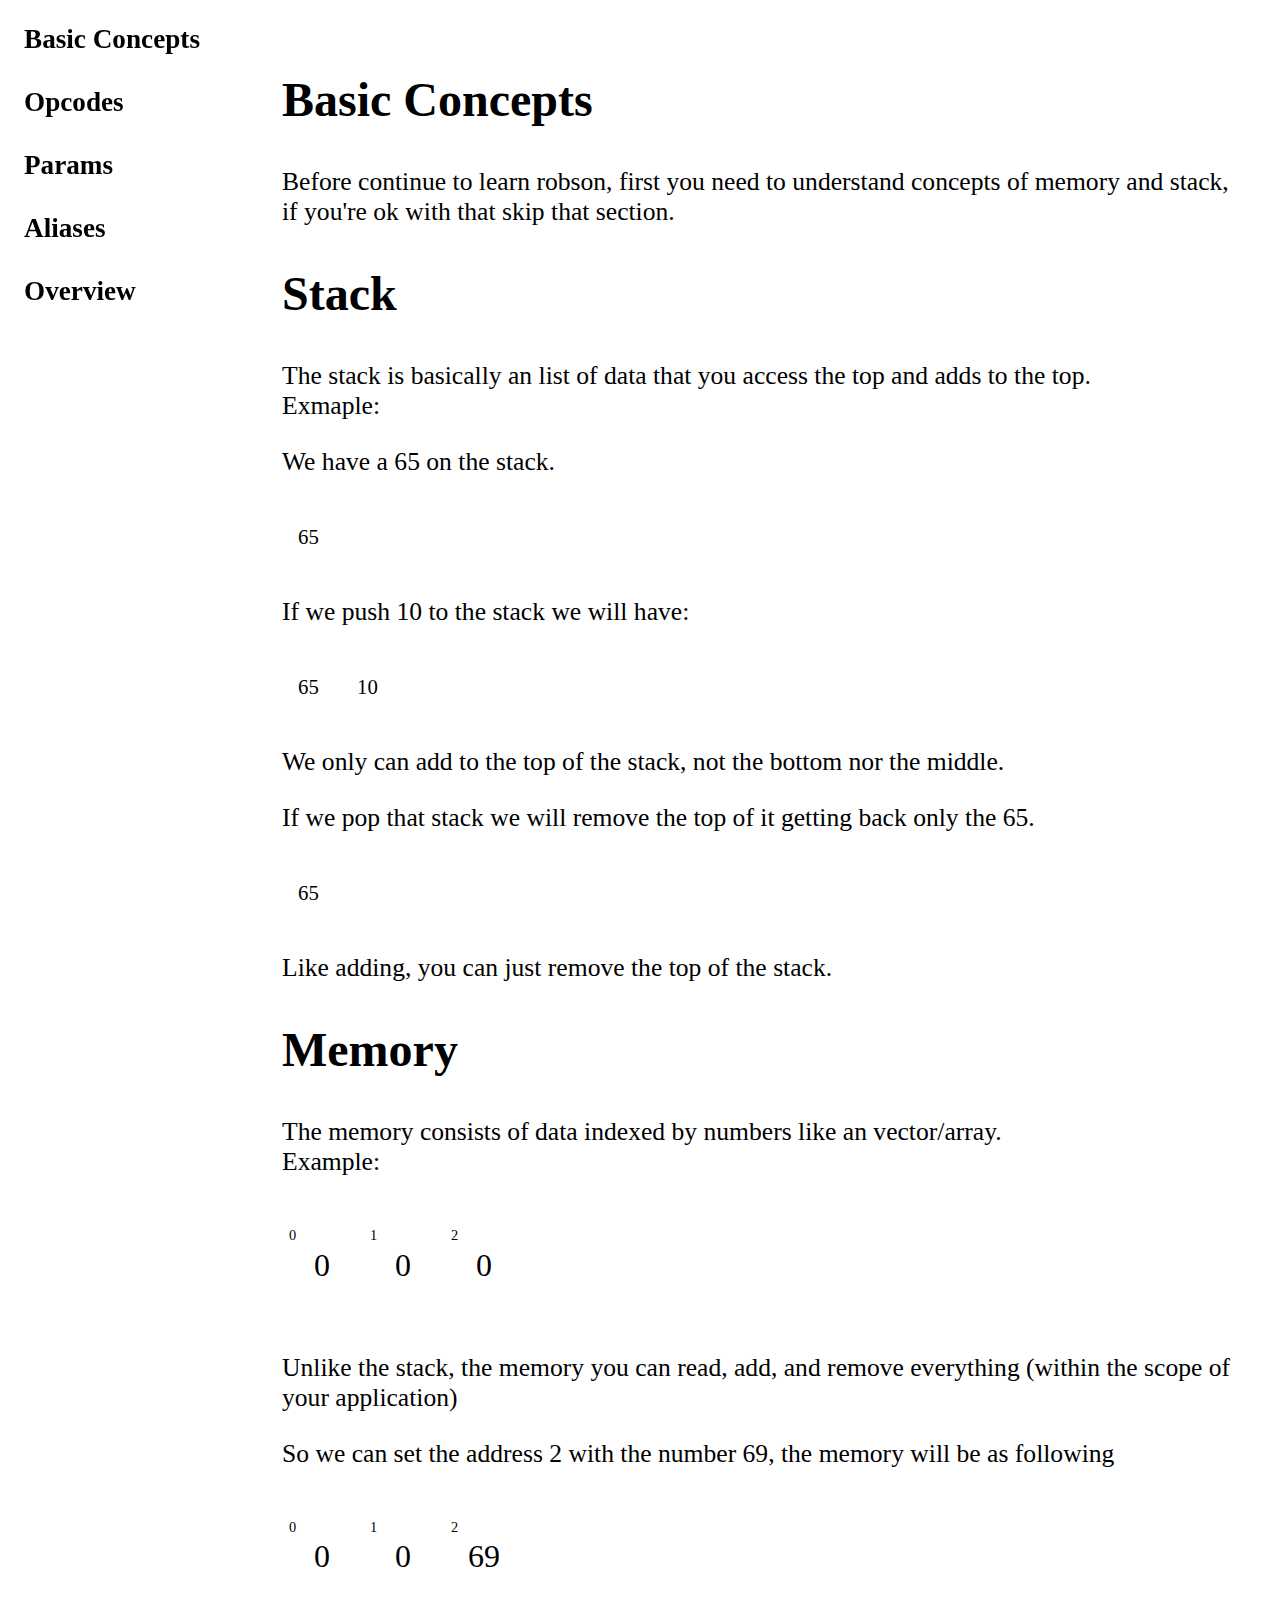
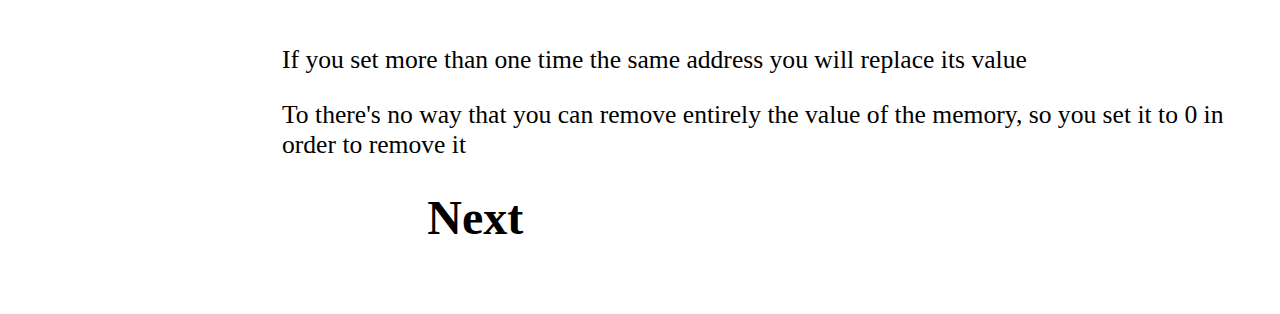
==== commit b2cf89ac: "updated robson and some docs" ====
--- a/src/templates/docs.html
+++ b/src/templates/docs.html
@@ -206,6 +206,9 @@
                     <li>Set to memory</li>
                     <li>Pop stack</li>
                     <li>Get string buffer</li>
+                    <li>Time Commands</li>
+                    <li>Flush</li>
+                    <li>Terminal Commands</li>
                 </ol>
                 <p>
                     Every opcode has a different number of params varying between 0 and 3
@@ -331,9 +334,7 @@
                 </p>
                 <p>
                     Worth mention the "chupou" keyword, it is used when you wanna
-                    pass a value from the stack to a param,
-                    normally used as "chupou 0", but you colud use other numbers 
-                    to reach into the stack, but its highly insecure, <span class="literal">!!It doesnt pop from the stack!!</span>
+                    use the stack top as a param, it is only valid as "chupou 0"
                 </p>
                 <button>Next</button>
             </section>
@@ -368,7 +369,7 @@
                     <span class="keyword">robson robson robson</span>
                     <span>comeu <span class="literal">69</span></span>
                     <span class="keyword">robson robson robson robson robson robson robson robson robson </span>
-                    <span>comeu <span class="literal">6</span></span>
+                    <span>comeu <span class="literal">4</span></span>
                     <span class="keyword">robson robson robson robson robson robson robson</span>
                     <span class="keyword">robson robson robson robson robson robson robson robson</span>
                 </div>
@@ -376,7 +377,7 @@
                     On the surface this seems better code, as it has less lines, 
                     but this code is not maintainable, couse if you for some reason
                     add more lines of code before that, the code is gonna be on undefined behavior
-                    since we dont know what could be in line 6
+                    since we dont know what could be at command 6
                 </p>
                 <p>
                     This is the end of the guide on Robson, if you wanna an overview of the 
--- a/static/css/docs.css
+++ b/static/css/docs.css
@@ -35,7 +35,7 @@
 }
 #list > li {
     font-weight: bolder;
-    font-size: 2rem;
+    font-size: 1.7rem;
     color: var(--l-primary-color);
     transition: color 200ms;
     cursor: pointer;
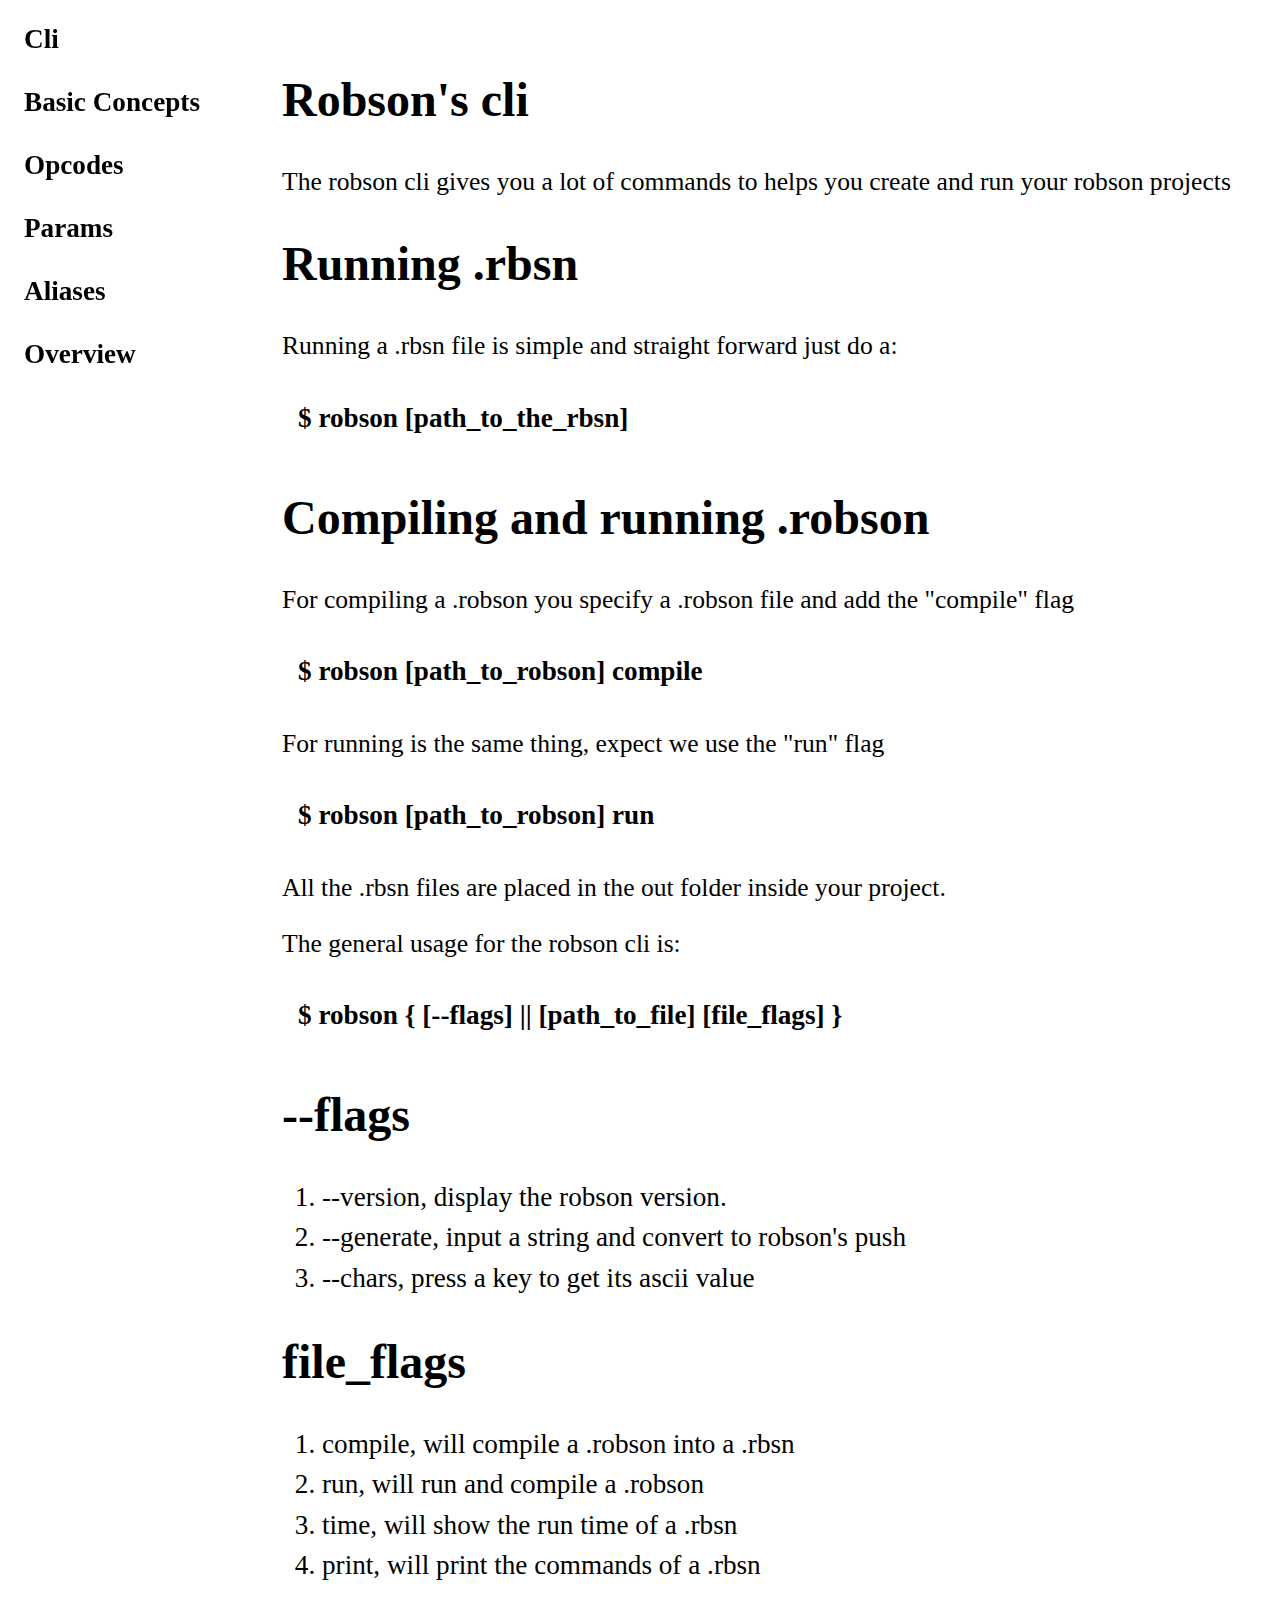
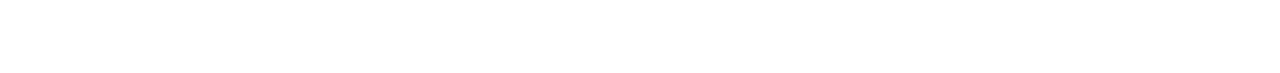
==== commit 45ff28ca: "updated robson and added cli documentation" ====
--- a/src/templates/docs.html
+++ b/src/templates/docs.html
@@ -19,6 +19,9 @@
                 |||
             </button>
             <ul id="list">
+                <li id="Cli">
+                    Cli
+                </li>
                 <li id="Basic">
                     Basic Concepts
                 </li>
@@ -34,9 +37,6 @@
                 <li id="Overview">
                     Overview
                 </li>
-                <li>
-
-                </li>
             </ul>
             <div id="logo" class="logo_svg animate"></div>
         </navbar>
@@ -44,7 +44,79 @@
             <button id="outside" class="hidden">
                 |||
             </button>
-            <section class="_Basic">
+            <section class="_Cli">
+                <h2>
+                    Robson's cli
+                </h2>
+                <p>
+                    The robson cli gives you a lot of commands to helps you create and run your robson projects  
+                </p>
+                <h2>
+                    Running .rbsn
+                </h2>
+                <p>
+                    Running a .rbsn file is simple and straight forward just do a:
+                </p>
+                <div class="code">
+                    $ robson [path_to_the_rbsn]
+                </div>
+                <h2>
+                    Compiling and running .robson
+                </h2>
+                <p>
+                    For compiling a .robson you specify a .robson file and add the "compile" flag
+                </p>
+                <div class="code">
+                    $ robson [path_to_robson] compile
+                </div>
+                <p>
+                    For running is the same thing, expect we use the "run" flag
+                </p>
+                <div class="code">
+                    $ robson [path_to_robson] run
+                </div>
+                <p>
+                    All the .rbsn files are placed in the out folder inside your project.
+                </p>
+                <p>
+                    The general usage for the robson cli is:
+                </p>
+                <div class="code">
+                    $ robson { [--flags] || [path_to_file] [file_flags] }
+                </div>
+                <h2>
+                    --flags
+                </h2>
+                <ol>
+                    <li>
+                        --version, display the robson version.
+                    </li>
+                    <li>
+                        --generate, input a string and convert to robson's push
+                    </li>
+                    <li>
+                        --chars, press a key to get its ascii value
+                    </li>
+                </ol>
+                <h2>
+                    file_flags
+                </h2>
+                <ol>
+                    <li>
+                        compile, will compile a .robson into a .rbsn
+                    </li>
+                    <li>
+                        run, will run and compile a .robson
+                    </li>
+                    <li>
+                        time, will show the run time of a .rbsn
+                    </li>
+                    <li>
+                        print, will print the commands of a .rbsn
+                    </li>
+                </ol>
+            </section>
+            <section class="_Basic hidden">
                 <h2>
                     Basic Concepts                    
                 </h2>
